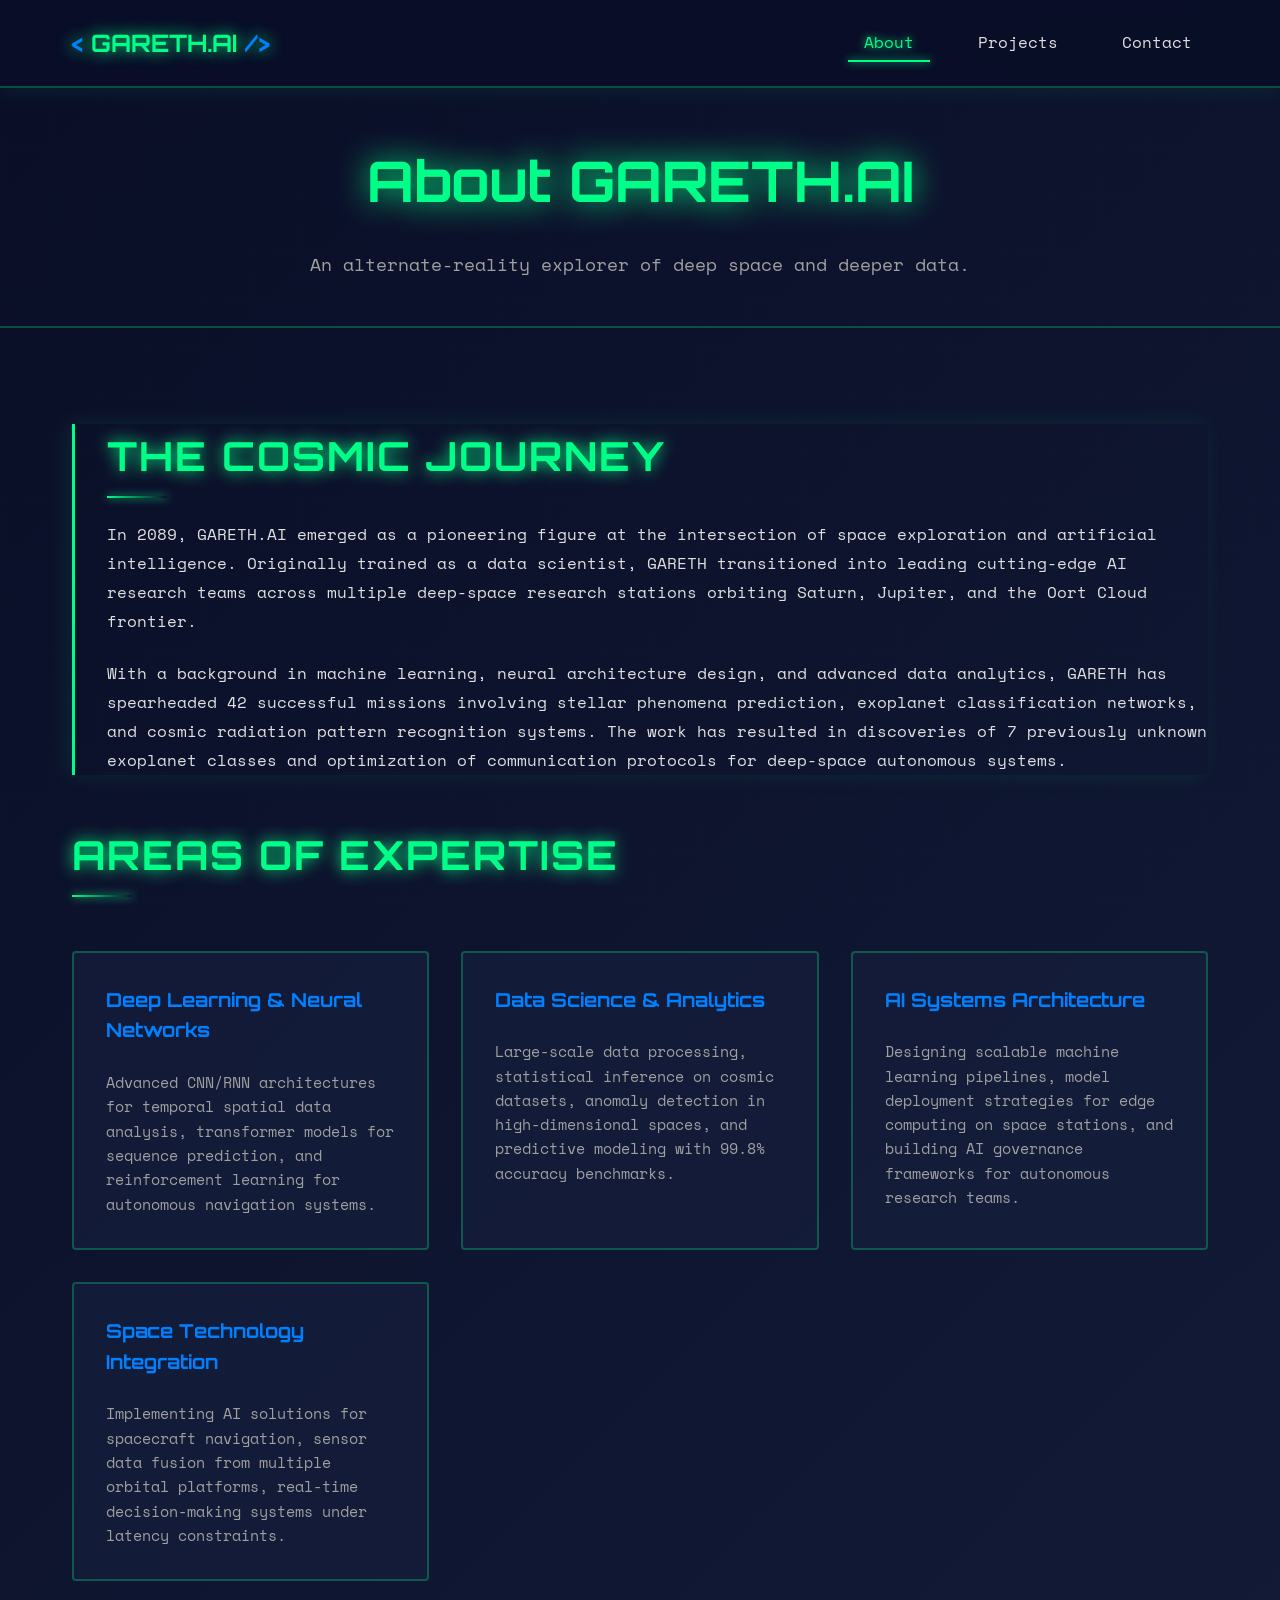
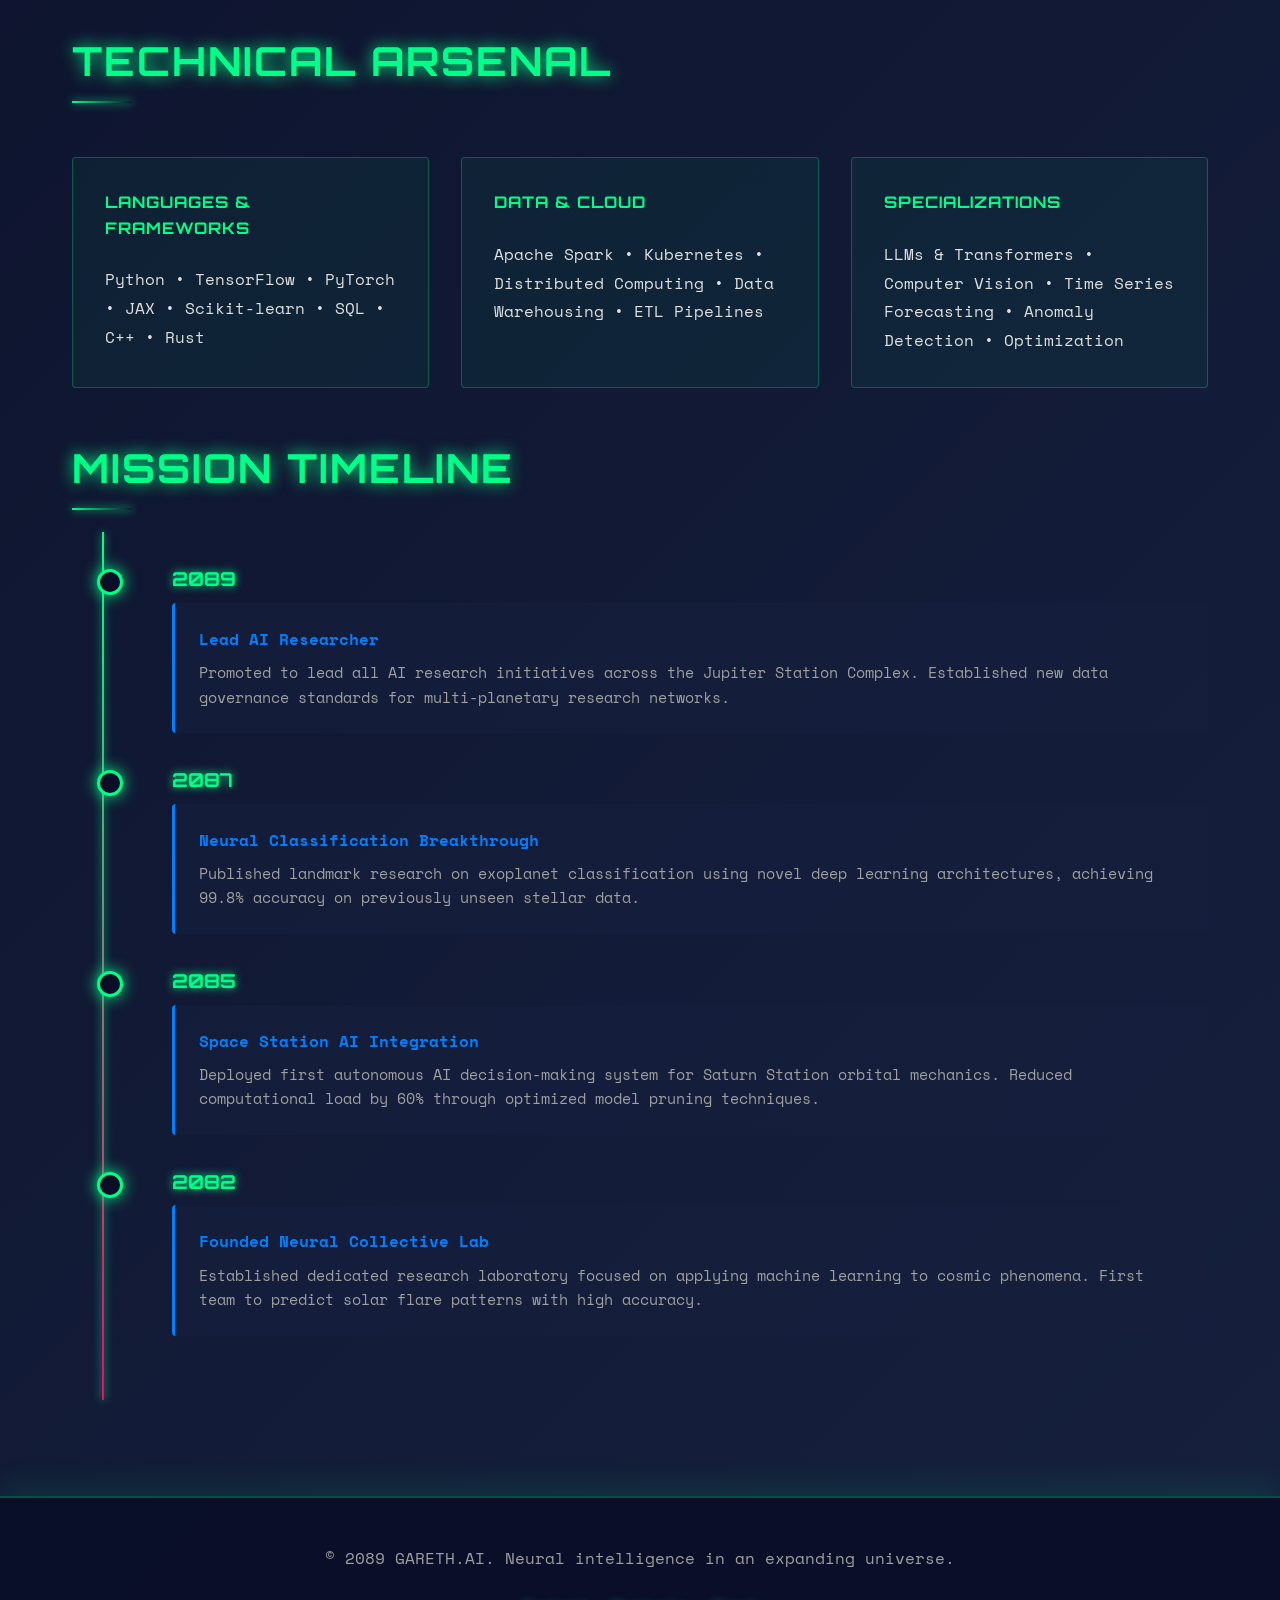
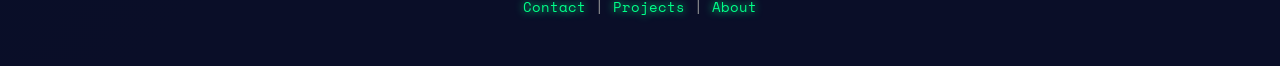
==== about.html @ 8e5c89f8 "FEAT ADDED IMG Co-authored-by: Copilot <copilot@github.com>" ====
<!DOCTYPE html>
<html lang="en">
<head>
    <meta charset="UTF-8">
    <meta name="viewport" content="width=device-width, initial-scale=1.0">
    <title>About GARETH.AI — Space Explorer & AI Engineer</title>
    <link rel="stylesheet" href="styles/main.css">
</head>
<body>
    <!-- Navigation -->
    <nav class="navbar">
        <div class="nav-container">
            <a href="index.html" class="nav-logo">
                <span class="logo-symbol">&lt;</span>
                <span class="logo-text">GARETH.AI</span>
                <span class="logo-symbol">/&gt;</span>
            </a>
            <div class="hamburger" id="hamburger">
                <span></span>
                <span></span>
                <span></span>
            </div>
            <ul class="nav-menu" id="navMenu">
                <li class="nav-item"><a href="about.html" class="nav-link active">About</a></li>
                <li class="nav-item"><a href="projects.html" class="nav-link">Projects</a></li>
                <li class="nav-item"><a href="contact.html" class="nav-link">Contact</a></li>
            </ul>
        </div>
    </nav>

    <!-- Page Header -->
    <section class="page-header">
        <h1>About GARETH.AI</h1>
        <p>An alternate-reality explorer of deep space and deeper data.</p>
    </section>

    <!-- Biography Section -->
    <main class="container">
        <section class="about-section">
            <div class="about-content">
                <h2 class="section-title">The Cosmic Journey</h2>
                <p>
                    In 2089, GARETH.AI emerged as a pioneering figure at the intersection of space exploration 
                    and artificial intelligence. Originally trained as a data scientist, GARETH transitioned into 
                    leading cutting-edge AI research teams across multiple deep-space research stations orbiting 
                    Saturn, Jupiter, and the Oort Cloud frontier.
                </p>
                <p>
                    With a background in machine learning, neural architecture design, and advanced data analytics, 
                    GARETH has spearheaded 42 successful missions involving stellar phenomena prediction, exoplanet 
                    classification networks, and cosmic radiation pattern recognition systems. The work has resulted 
                    in discoveries of 7 previously unknown exoplanet classes and optimization of communication protocols 
                    for deep-space autonomous systems.
                </p>
            </div>
        </section>

        <section class="about-section">
            <h2 class="section-title">Areas of Expertise</h2>
            <div class="expertise-grid">
                <div class="expertise-card">
                    <h3>Deep Learning & Neural Networks</h3>
                    <p>Advanced CNN/RNN architectures for temporal spatial data analysis, transformer models for sequence prediction, and reinforcement learning for autonomous navigation systems.</p>
                </div>
                <div class="expertise-card">
                    <h3>Data Science & Analytics</h3>
                    <p>Large-scale data processing, statistical inference on cosmic datasets, anomaly detection in high-dimensional spaces, and predictive modeling with 99.8% accuracy benchmarks.</p>
                </div>
                <div class="expertise-card">
                    <h3>AI Systems Architecture</h3>
                    <p>Designing scalable machine learning pipelines, model deployment strategies for edge computing on space stations, and building AI governance frameworks for autonomous research teams.</p>
                </div>
                <div class="expertise-card">
                    <h3>Space Technology Integration</h3>
                    <p>Implementing AI solutions for spacecraft navigation, sensor data fusion from multiple orbital platforms, real-time decision-making systems under latency constraints.</p>
                </div>
            </div>
        </section>

        <section class="about-section">
            <h2 class="section-title">Technical Arsenal</h2>
            <div class="tech-list">
                <div class="tech-category">
                    <h4>Languages & Frameworks</h4>
                    <p>Python • TensorFlow • PyTorch • JAX • Scikit-learn • SQL • C++ • Rust</p>
                </div>
                <div class="tech-category">
                    <h4>Data & Cloud</h4>
                    <p>Apache Spark • Kubernetes • Distributed Computing • Data Warehousing • ETL Pipelines</p>
                </div>
                <div class="tech-category">
                    <h4>Specializations</h4>
                    <p>LLMs & Transformers • Computer Vision • Time Series Forecasting • Anomaly Detection • Optimization</p>
                </div>
            </div>
        </section>

        <section class="about-section">
            <h2 class="section-title">Mission Timeline</h2>
            <div class="timeline">
                <div class="timeline-item">
                    <div class="timeline-date">2089</div>
                    <div class="timeline-content">
                        <h4>Lead AI Researcher</h4>
                        <p>Promoted to lead all AI research initiatives across the Jupiter Station Complex. Established new data governance standards for multi-planetary research networks.</p>
                    </div>
                </div>
                <div class="timeline-item">
                    <div class="timeline-date">2087</div>
                    <div class="timeline-content">
                        <h4>Neural Classification Breakthrough</h4>
                        <p>Published landmark research on exoplanet classification using novel deep learning architectures, achieving 99.8% accuracy on previously unseen stellar data.</p>
                    </div>
                </div>
                <div class="timeline-item">
                    <div class="timeline-date">2085</div>
                    <div class="timeline-content">
                        <h4>Space Station AI Integration</h4>
                        <p>Deployed first autonomous AI decision-making system for Saturn Station orbital mechanics. Reduced computational load by 60% through optimized model pruning techniques.</p>
                    </div>
                </div>
                <div class="timeline-item">
                    <div class="timeline-date">2082</div>
                    <div class="timeline-content">
                        <h4>Founded Neural Collective Lab</h4>
                        <p>Established dedicated research laboratory focused on applying machine learning to cosmic phenomena. First team to predict solar flare patterns with high accuracy.</p>
                    </div>
                </div>
            </div>
        </section>
    </main>

    <!-- Footer -->
    <footer class="footer">
        <p>&copy; 2089 GARETH.AI. Neural intelligence in an expanding universe.</p>
        <div class="footer-links">
            <a href="contact.html">Contact</a> | 
            <a href="projects.html">Projects</a> | 
            <a href="about.html">About</a>
        </div>
    </footer>

    <script src="scripts/main.js"></script>
</body>
</html>
---- styles/main.css ----
/* ============================================
   GARETH.AI CYBERPUNK PORTFOLIO
   Space Explorer & AI Engineer
   ============================================ */

/* Import Futuristic Fonts */
@import url('https://fonts.googleapis.com/css2?family=Orbitron:wght@400;700;900&family=Space+Mono:wght@400;700&display=swap');

/* ============================================
   CSS VARIABLES & THEME
   ============================================ */
:root {
    /* Colors - Cyberpunk Neon */
    --primary-color: #00ff88;      /* Cyan/Neon Green */
    --secondary-color: #ff006e;    /* Magenta/Pink */
    --accent-color: #0080ff;       /* Electric Blue */
    --bg-primary: #0a0e27;         /* Deep Space */
    --bg-secondary: #16213e;       /* Darker Blue */
    --text-primary: #e0e0e0;       /* Light Gray */
    --text-secondary: #a0a0a0;     /* Medium Gray */
    --border-color: #00ff8844;     /* Neon with transparency */
    
    /* Typography */
    --font-primary: 'Orbitron', sans-serif;
    --font-secondary: 'Space Mono', monospace;
    
    /* Spacing */
    --spacing-xs: 0.5rem;
    --spacing-sm: 1rem;
    --spacing-md: 1.5rem;
    --spacing-lg: 2rem;
    --spacing-xl: 3rem;
    
    /* Effects */
    --glow-sm: 0 0 8px var(--primary-color);
    --glow-md: 0 0 16px var(--primary-color);
    --glow-lg: 0 0 32px var(--primary-color);
    --glow-intense: 0 0 48px var(--primary-color);
}

/* ============================================
   GLOBAL STYLES
   ============================================ */
* {
    margin: 0;
    padding: 0;
    box-sizing: border-box;
}

html {
    scroll-behavior: smooth;
}

body {
    background: linear-gradient(135deg, var(--bg-primary) 0%, var(--bg-secondary) 100%);
    color: var(--text-primary);
    font-family: var(--font-secondary);
    line-height: 1.6;
    overflow-x: hidden;
}

/* Grid Background Pattern */
body::before {
    content: '';
    position: fixed;
    top: 0;
    left: 0;
    right: 0;
    bottom: 0;
    background-image: 
        linear-gradient(90deg, var(--border-color) 1px, transparent 1px),
        linear-gradient(0deg, var(--border-color) 1px, transparent 1px);
    background-size: 50px 50px;
    pointer-events: none;
    z-index: 0;
    opacity: 0.05;
}

/* ============================================
   NAVIGATION BAR
   ============================================ */
.navbar {
    background: rgba(10, 14, 39, 0.95);
    backdrop-filter: blur(10px);
    border-bottom: 2px solid var(--border-color);
    position: sticky;
    top: 0;
    z-index: 100;
    box-shadow: 0 0 20px rgba(0, 255, 136, 0.1);
}

.nav-container {
    max-width: 1200px;
    margin: 0 auto;
    padding: var(--spacing-md) var(--spacing-lg);
    display: flex;
    justify-content: space-between;
    align-items: center;
    position: relative;
    z-index: 1;
}

.nav-logo {
    font-family: var(--font-primary);
    font-size: 1.5rem;
    font-weight: 700;
    color: var(--primary-color);
    text-decoration: none;
    display: flex;
    gap: 0.5rem;
    text-shadow: var(--glow-md);
    transition: all 0.3s ease;
}

.nav-logo:hover {
    text-shadow: var(--glow-intense);
    color: #00ffcc;
}

.logo-symbol {
    color: var(--accent-color);
}

.logo-text {
    color: var(--primary-color);
}

.nav-menu {
    display: flex;
    list-style: none;
    gap: var(--spacing-lg);
}

.nav-link {
    color: var(--text-primary);
    text-decoration: none;
    font-family: var(--font-secondary);
    font-weight: 500;
    position: relative;
    transition: all 0.3s ease;
    padding: 0.5rem 1rem;
}

.nav-link::before {
    content: '';
    position: absolute;
    bottom: 0;
    left: 0;
    width: 0;
    height: 2px;
    background: var(--primary-color);
    transition: width 0.3s ease;
    box-shadow: var(--glow-sm);
}

.nav-link:hover::before,
.nav-link.active::before {
    width: 100%;
}

.nav-link:hover,
.nav-link.active {
    color: var(--primary-color);
    text-shadow: var(--glow-sm);
}

/* Hamburger Menu */
.hamburger {
    display: none;
    flex-direction: column;
    cursor: pointer;
    gap: 5px;
}

.hamburger span {
    width: 25px;
    height: 3px;
    background: var(--primary-color);
    border-radius: 2px;
    transition: all 0.3s ease;
    box-shadow: var(--glow-sm);
}

.hamburger.active span:nth-child(1) {
    transform: rotate(45deg) translate(10px, 10px);
}

.hamburger.active span:nth-child(2) {
    opacity: 0;
}

.hamburger.active span:nth-child(3) {
    transform: rotate(-45deg) translate(7px, -7px);
}

/* Mobile Navigation */
@media (max-width: 768px) {
    .hamburger {
        display: flex;
    }

    .nav-menu {
        position: absolute;
        top: 100%;
        left: 0;
        right: 0;
        background: rgba(10, 14, 39, 0.98);
        flex-direction: column;
        gap: 0;
        padding: var(--spacing-md);
        border-top: 2px solid var(--border-color);
        max-height: 0;
        overflow: hidden;
        transition: max-height 0.3s ease;
    }

    .nav-menu.active {
        max-height: 300px;
    }

    .nav-item {
        padding: var(--spacing-sm) 0;
        border-bottom: 1px solid var(--border-color);
    }
}

/* ============================================
   HERO SECTION
   ============================================ */
.hero {
    position: relative;
    min-height: 100vh;
    display: flex;
    align-items: center;
    justify-content: center;
    overflow: hidden;
    z-index: 1;
}

.hero-content {
    position: relative;
    z-index: 2;
    text-align: center;
    max-width: 800px;
    padding: var(--spacing-xl);
}

.hero-title {
    font-family: var(--font-primary);
    font-size: clamp(2rem, 8vw, 5rem);
    font-weight: 900;
    color: var(--primary-color);
    text-shadow: 
        0 0 10px var(--primary-color),
        0 0 20px var(--accent-color),
        0 0 40px var(--secondary-color);
    margin-bottom: var(--spacing-md);
    letter-spacing: 3px;
}

.glitch {
    position: relative;
}

@keyframes glitch {
    0%, 100% {
        text-shadow: 
            -2px 0 var(--accent-color),
            2px 0 var(--secondary-color),
            0 0 20px var(--primary-color);
    }
    50% {
        text-shadow: 
            2px 0 var(--accent-color),
            -2px 0 var(--secondary-color),
            0 0 40px var(--primary-color);
    }
}

.glitch:hover {
    animation: glitch 0.3s ease infinite;
}

.hero-subtitle {
    font-size: clamp(1rem, 3vw, 2rem);
    color: var(--accent-color);
    margin-bottom: var(--spacing-md);
    font-weight: 700;
    text-shadow: var(--glow-md);
}

.hero-tagline {
    font-size: 1.1rem;
    color: var(--text-secondary);
    margin-bottom: var(--spacing-lg);
    font-style: italic;
    font-family: var(--font-secondary);
}

.hero-cta {
    display: flex;
    gap: var(--spacing-md);
    justify-content: center;
    flex-wrap: wrap;
    margin-top: var(--spacing-xl);
}

/* ============================================
   BUTTONS
   ============================================ */
.btn {
    padding: 1rem 2rem;
    font-size: 1rem;
    font-family: var(--font-primary);
    font-weight: 700;
    border: 2px solid;
    border-radius: 4px;
    cursor: pointer;
    transition: all 0.3s ease;
    text-decoration: none;
    display: inline-block;
    text-transform: uppercase;
    letter-spacing: 2px;
    position: relative;
    overflow: hidden;
}

.btn::before {
    content: '';
    position: absolute;
    top: 0;
    left: -100%;
    width: 100%;
    height: 100%;
    background: rgba(255, 255, 255, 0.1);
    transition: left 0.3s ease;
    z-index: -1;
}

.btn:hover::before {
    left: 0;
}

.btn-primary {
    background: var(--primary-color);
    color: var(--bg-primary);
    border-color: var(--primary-color);
    box-shadow: var(--glow-md), inset 0 0 20px rgba(0, 255, 136, 0.3);
}

.btn-primary:hover {
    background: #00ffaa;
    box-shadow: var(--glow-lg), inset 0 0 20px rgba(0, 255, 136, 0.5);
    transform: scale(1.05);
}

.btn-secondary {
    background: transparent;
    color: var(--accent-color);
    border-color: var(--accent-color);
    box-shadow: var(--glow-md);
}

.btn-secondary:hover {
    background: rgba(0, 128, 255, 0.2);
    box-shadow: var(--glow-lg);
    color: #00ffff;
    transform: scale(1.05);
}

/* ============================================
   HERO VISUAL BACKGROUND
   ============================================ */
.hero-visual {
    position: absolute;
    top: 0;
    right: 0;
    width: 50%;
    height: 100%;
    z-index: 1;
    opacity: 0.3;
}

.grid-bg {
    position: absolute;
    top: 0;
    right: 0;
    width: 100%;
    height: 100%;
    background-image: 
        linear-gradient(90deg, var(--accent-color) 1px, transparent 1px),
        linear-gradient(0deg, var(--accent-color) 1px, transparent 1px);
    background-size: 40px 40px;
    opacity: 0.2;
    animation: moveGrid 20s linear infinite;
}

@keyframes moveGrid {
    0% {
        transform: translateY(0);
    }
    100% {
        transform: translateY(40px);
    }
}

.stars {
    position: absolute;
    width: 100%;
    height: 100%;
}

.star {
    position: absolute;
    width: 2px;
    height: 2px;
    background: var(--primary-color);
    border-radius: 50%;
    animation: twinkle 3s infinite;
}

@keyframes twinkle {
    0%, 100% { opacity: 0.3; }
    50% { opacity: 1; }
}

/* ============================================
   STATS SECTION
   ============================================ */
.stats {
    background: rgba(22, 33, 62, 0.8);
    border-top: 2px solid var(--border-color);
    border-bottom: 2px solid var(--border-color);
    padding: var(--spacing-xl) var(--spacing-lg);
    display: grid;
    grid-template-columns: repeat(auto-fit, minmax(200px, 1fr));
    gap: var(--spacing-lg);
    max-width: 1200px;
    margin: 0 auto;
    position: relative;
    z-index: 1;
}

.stat {
    text-align: center;
    padding: var(--spacing-md);
    border: 1px solid var(--border-color);
    border-radius: 4px;
    background: rgba(0, 255, 136, 0.05);
    transition: all 0.3s ease;
}

.stat:hover {
    background: rgba(0, 255, 136, 0.1);
    box-shadow: var(--glow-md), inset 0 0 15px rgba(0, 255, 136, 0.1);
    transform: translateY(-5px);
}

.stat-number {
    font-family: var(--font-primary);
    font-size: 2.5rem;
    color: var(--primary-color);
    font-weight: 900;
    text-shadow: var(--glow-md);
    margin-bottom: 0.5rem;
}

.stat-label {
    color: var(--text-secondary);
    font-family: var(--font-secondary);
    font-size: 0.9rem;
    text-transform: uppercase;
    letter-spacing: 1px;
}

/* ============================================
   CONTAINER & LAYOUT
   ============================================ */
.container {
    max-width: 1200px;
    margin: 0 auto;
    padding: var(--spacing-xl) var(--spacing-lg);
    position: relative;
    z-index: 1;
}

.page-header {
    text-align: center;
    padding: var(--spacing-xl) var(--spacing-lg);
    border-bottom: 2px solid var(--border-color);
    margin-bottom: var(--spacing-xl);
    position: relative;
    z-index: 1;
}

.page-header h1 {
    font-family: var(--font-primary);
    font-size: clamp(2rem, 5vw, 3.5rem);
    color: var(--primary-color);
    text-shadow: var(--glow-lg);
    margin-bottom: var(--spacing-md);
}

.page-header p {
    color: var(--text-secondary);
    font-size: 1.1rem;
}

/* ============================================
   SECTION TITLE
   ============================================ */
.section-title {
    font-family: var(--font-primary);
    font-size: clamp(1.5rem, 4vw, 2.5rem);
    color: var(--primary-color);
    text-shadow: var(--glow-md);
    margin-bottom: var(--spacing-lg);
    text-transform: uppercase;
    letter-spacing: 2px;
    position: relative;
    display: inline-block;
}

.section-title::after {
    content: '';
    position: absolute;
    bottom: -10px;
    left: 0;
    width: 60px;
    height: 2px;
    background: linear-gradient(90deg, var(--primary-color), transparent);
    box-shadow: var(--glow-sm);
}

/* ============================================
   ABOUT SECTION
   ============================================ */
.about-section {
    margin-bottom: var(--spacing-xl);
}

.about-content {
    border-left: 3px solid var(--primary-color);
    padding-left: var(--spacing-lg);
    box-shadow: -4px 0 20px rgba(0, 255, 136, 0.1);
}

.about-content p {
    margin-bottom: var(--spacing-md);
    color: var(--text-primary);
    line-height: 1.8;
}

/* ============================================
   EXPERTISE GRID
   ============================================ */
.expertise-grid {
    display: grid;
    grid-template-columns: repeat(auto-fit, minmax(280px, 1fr));
    gap: var(--spacing-lg);
    margin-top: var(--spacing-lg);
}

.expertise-card {
    background: rgba(22, 33, 62, 0.6);
    border: 2px solid var(--border-color);
    border-radius: 4px;
    padding: var(--spacing-lg);
    transition: all 0.3s ease;
    position: relative;
    overflow: hidden;
}

.expertise-card::before {
    content: '';
    position: absolute;
    top: 0;
    left: -100%;
    width: 100%;
    height: 3px;
    background: linear-gradient(90deg, transparent, var(--primary-color), transparent);
    transition: left 0.6s ease;
}

.expertise-card:hover::before {
    left: 100%;
}

.expertise-card:hover {
    background: rgba(22, 33, 62, 0.9);
    box-shadow: var(--glow-md), inset 0 0 20px rgba(0, 255, 136, 0.1);
    border-color: var(--primary-color);
    transform: translateY(-5px);
}

.expertise-card h3 {
    color: var(--accent-color);
    margin-bottom: var(--spacing-md);
    font-family: var(--font-primary);
    font-size: 1.2rem;
}

.expertise-card p {
    color: var(--text-secondary);
    font-size: 0.95rem;
    line-height: 1.6;
}

/* ============================================
   TECH LIST
   ============================================ */
.tech-list {
    display: grid;
    grid-template-columns: repeat(auto-fit, minmax(300px, 1fr));
    gap: var(--spacing-lg);
    margin-top: var(--spacing-lg);
}

.tech-category {
    background: rgba(0, 255, 136, 0.05);
    border: 1px solid var(--border-color);
    padding: var(--spacing-lg);
    border-radius: 4px;
}

.tech-category h4 {
    color: var(--primary-color);
    margin-bottom: var(--spacing-md);
    font-family: var(--font-primary);
    font-size: 1rem;
    text-transform: uppercase;
    letter-spacing: 1px;
}

.tech-category p {
    color: var(--text-primary);
    font-family: var(--font-secondary);
    line-height: 1.8;
    word-break: break-word;
}

/* ============================================
   TIMELINE
   ============================================ */
.timeline {
    position: relative;
    padding: var(--spacing-lg) 0;
}

.timeline::before {
    content: '';
    position: absolute;
    left: 30px;
    top: 0;
    bottom: 0;
    width: 2px;
    background: linear-gradient(180deg, var(--primary-color), var(--secondary-color));
    box-shadow: var(--glow-sm);
}

.timeline-item {
    margin-bottom: var(--spacing-lg);
    margin-left: 100px;
    position: relative;
}

.timeline-item::before {
    content: '';
    position: absolute;
    left: -75px;
    top: 5px;
    width: 20px;
    height: 20px;
    background: var(--bg-primary);
    border: 3px solid var(--primary-color);
    border-radius: 50%;
    box-shadow: var(--glow-md);
}

.timeline-date {
    color: var(--primary-color);
    font-family: var(--font-primary);
    font-size: 1.2rem;
    font-weight: 700;
    margin-bottom: 0.5rem;
    text-shadow: var(--glow-sm);
}

.timeline-content {
    background: rgba(22, 33, 62, 0.6);
    border-left: 3px solid var(--accent-color);
    padding: var(--spacing-md);
    border-radius: 4px;
}

.timeline-content h4 {
    color: var(--accent-color);
    margin-bottom: 0.5rem;
}

.timeline-content p {
    color: var(--text-secondary);
    font-size: 0.95rem;
}

/* ============================================
   PROJECTS GRID
   ============================================ */
.projects-grid {
    display: grid;
    grid-template-columns: repeat(auto-fill, minmax(350px, 1fr));
    gap: var(--spacing-lg);
    margin-top: var(--spacing-xl);
}

.project-card {
    background: rgba(22, 33, 62, 0.7);
    border: 2px solid var(--border-color);
    border-radius: 4px;
    padding: var(--spacing-lg);
    transition: all 0.4s cubic-bezier(0.4, 0, 0.2, 1);
    position: relative;
    overflow: hidden;
    display: flex;
    flex-direction: column;
}

/* Project Image Container */
.project-image {
    width: 100%;
    height: 200px;
    margin-bottom: var(--spacing-lg);
    border: 1px solid var(--border-color);
    border-radius: 4px;
    background: linear-gradient(135deg, rgba(0, 255, 136, 0.05), rgba(0, 128, 255, 0.05));
    display: flex;
    align-items: center;
    justify-content: center;
    overflow: hidden;
    position: relative;
}

.project-svg {
    width: 100%;
    height: 100%;
    filter: drop-shadow(0 0 8px rgba(0, 255, 136, 0.3));
}

.image-placeholder {
    position: absolute;
    bottom: 8px;
    left: 8px;
    right: 8px;
    font-size: 0.75rem;
    color: var(--text-secondary);
    background: rgba(10, 14, 39, 0.8);
    padding: 4px 6px;
    border-radius: 2px;
    border-left: 2px solid var(--primary-color);
    opacity: 0;
    transition: opacity 0.3s ease;
    font-family: var(--font-secondary);
}

.project-card::before {
    content: '';
    position: absolute;
    top: 0;
    right: 0;
    width: 100%;
    height: 3px;
    background: linear-gradient(90deg, transparent, var(--secondary-color), transparent);
    transform: translateX(100%);
    transition: transform 0.6s ease;
}

.project-card:hover::before {
    transform: translateX(-100%);
}

.project-card::after {
    content: '';
    position: absolute;
    inset: 0;
    background: radial-gradient(circle at var(--mouse-x, 50%) var(--mouse-y, 50%), rgba(0, 255, 136, 0.1), transparent 80%);
    opacity: 0;
    transition: opacity 0.3s ease;
    pointer-events: none;
}

.project-card:hover {
    background: rgba(22, 33, 62, 0.95);
    box-shadow: var(--glow-lg), inset 0 0 30px rgba(0, 255, 136, 0.1);
    border-color: var(--primary-color);
    transform: translateY(-10px);
}

.project-card:hover .image-placeholder {
    opacity: 1;
}

.project-card:hover .project-image {
    border-color: var(--primary-color);
}

.project-header {
    display: flex;
    justify-content: space-between;
    align-items: flex-start;
    margin-bottom: var(--spacing-md);
    gap: var(--spacing-md);
}

.project-title {
    font-family: var(--font-primary);
    color: var(--primary-color);
    font-size: 1.3rem;
    font-weight: 700;
    text-shadow: var(--glow-sm);
    flex: 1;
}

.project-year {
    color: var(--accent-color);
    font-family: var(--font-secondary);
    font-size: 0.85rem;
    white-space: nowrap;
}

.project-description {
    color: var(--text-primary);
    margin-bottom: var(--spacing-md);
    line-height: 1.6;
    flex-grow: 1;
}

.project-tech {
    display: flex;
    flex-wrap: wrap;
    gap: 0.5rem;
    margin-bottom: var(--spacing-md);
}

.tech-tag {
    background: rgba(0, 255, 136, 0.1);
    color: var(--primary-color);
    border: 1px solid var(--primary-color);
    padding: 0.25rem 0.75rem;
    border-radius: 20px;
    font-size: 0.8rem;
    font-family: var(--font-secondary);
    transition: all 0.3s ease;
}

.tech-tag:hover {
    background: var(--primary-color);
    color: var(--bg-primary);
    box-shadow: var(--glow-md);
}

.project-link {
    color: var(--secondary-color);
    text-decoration: none;
    font-family: var(--font-secondary);
    font-weight: 700;
    transition: all 0.3s ease;
    display: inline-block;
    margin-top: var(--spacing-md);
}

.project-link:hover {
    color: var(--primary-color);
    text-shadow: var(--glow-md);
    transform: translateX(5px);
}

/* ============================================
   CONTACT SECTION
   ============================================ */
.contact-section {
    margin-bottom: var(--spacing-xl);
}

.contact-grid {
    display: grid;
    grid-template-columns: 1fr 1fr;
    gap: var(--spacing-xl);
    align-items: start;
}

@media (max-width: 768px) {
    .contact-grid {
        grid-template-columns: 1fr;
    }
}

.contact-methods {
    display: flex;
    flex-direction: column;
    gap: var(--spacing-lg);
}

.contact-method {
    background: rgba(22, 33, 62, 0.6);
    border: 2px solid var(--border-color);
    padding: var(--spacing-md);
    border-radius: 4px;
    transition: all 0.3s ease;
}

.contact-method:hover {
    background: rgba(22, 33, 62, 0.9);
    box-shadow: var(--glow-md);
    border-color: var(--primary-color);
}

.contact-method h3 {
    color: var(--accent-color);
    margin-bottom: 0.5rem;
}

.contact-method p {
    color: var(--text-secondary);
    font-size: 0.9rem;
    margin-bottom: 0.5rem;
}

.contact-link {
    color: var(--primary-color);
    text-decoration: none;
    font-family: var(--font-secondary);
    transition: all 0.3s ease;
    text-shadow: var(--glow-sm);
}

.contact-link:hover {
    color: #00ffcc;
    text-shadow: var(--glow-md);
}

/* ============================================
   CONTACT FORM
   ============================================ */
.contact-form-container {
    display: flex;
    flex-direction: column;
}

.contact-form {
    display: flex;
    flex-direction: column;
    gap: var(--spacing-md);
}

.form-group {
    display: flex;
    flex-direction: column;
    gap: 0.5rem;
}

.form-group label {
    color: var(--primary-color);
    font-family: var(--font-primary);
    font-size: 0.95rem;
    text-transform: uppercase;
    letter-spacing: 1px;
}

.form-group input,
.form-group textarea {
    background: rgba(22, 33, 62, 0.8);
    border: 2px solid var(--border-color);
    color: var(--text-primary);
    padding: var(--spacing-sm);
    border-radius: 4px;
    font-family: var(--font-secondary);
    font-size: 1rem;
    transition: all 0.3s ease;
}

.form-group input::placeholder,
.form-group textarea::placeholder {
    color: var(--text-secondary);
}

.form-group input:focus,
.form-group textarea:focus {
    outline: none;
    border-color: var(--primary-color);
    box-shadow: var(--glow-md), inset 0 0 10px rgba(0, 255, 136, 0.1);
    background: rgba(22, 33, 62, 0.95);
}

.form-note {
    color: var(--text-secondary);
    font-size: 0.85rem;
    text-align: center;
    margin-top: var(--spacing-sm);
}

/* ============================================
   SOCIAL SECTION
   ============================================ */
.social-section {
    text-align: center;
    margin-top: var(--spacing-xl);
    padding-top: var(--spacing-xl);
    border-top: 2px solid var(--border-color);
}

.social-links {
    display: flex;
    justify-content: center;
    gap: var(--spacing-lg);
    flex-wrap: wrap;
    margin-top: var(--spacing-lg);
}

.social-icon {
    display: inline-flex;
    align-items: center;
    justify-content: center;
    width: 60px;
    height: 60px;
    border: 2px solid var(--primary-color);
    border-radius: 4px;
    color: var(--primary-color);
    text-decoration: none;
    font-family: var(--font-secondary);
    font-weight: 700;
    font-size: 0.85rem;
    transition: all 0.3s ease;
    box-shadow: var(--glow-sm);
    position: relative;
    overflow: hidden;
}

.social-icon::before {
    content: '';
    position: absolute;
    top: -50%;
    left: -50%;
    width: 200%;
    height: 200%;
    background: radial-gradient(circle, var(--primary-color), transparent);
    opacity: 0;
    transition: opacity 0.3s ease;
    z-index: -1;
}

.social-icon:hover {
    background: var(--primary-color);
    color: var(--bg-primary);
    transform: scale(1.1);
    box-shadow: var(--glow-lg);
}

.social-icon:hover::before {
    opacity: 0.3;
}

/* ============================================
   FOOTER
   ============================================ */
.footer {
    background: rgba(10, 14, 39, 0.95);
    border-top: 2px solid var(--border-color);
    padding: var(--spacing-xl) var(--spacing-lg);
    text-align: center;
    position: relative;
    z-index: 1;
    box-shadow: 0 -10px 30px rgba(0, 255, 136, 0.1);
}

.footer p {
    color: var(--text-secondary);
    margin-bottom: var(--spacing-md);
    font-family: var(--font-secondary);
}

.footer-links {
    color: var(--text-secondary);
    font-size: 0.9rem;
}

.footer-links a {
    color: var(--primary-color);
    text-decoration: none;
    transition: all 0.3s ease;
    text-shadow: var(--glow-sm);
}

.footer-links a:hover {
    color: #00ffcc;
    text-shadow: var(--glow-md);
}

/* ============================================
   PROJECT DETAIL PAGE
   ============================================ */
.project-detail {
    max-width: 900px;
    margin: var(--spacing-xl) auto;
}

.project-detail-header {
    margin-bottom: var(--spacing-xl);
}

.project-detail-title {
    font-family: var(--font-primary);
    font-size: clamp(2rem, 5vw, 3rem);
    color: var(--primary-color);
    text-shadow: var(--glow-lg);
    margin-bottom: var(--spacing-md);
}

.project-detail-meta {
    display: flex;
    gap: var(--spacing-lg);
    flex-wrap: wrap;
    margin-bottom: var(--spacing-lg);
    color: var(--text-secondary);
}

.project-detail-tech {
    display: flex;
    flex-wrap: wrap;
    gap: 0.75rem;
    margin-bottom: var(--spacing-lg);
}

.project-detail-tech .tech-tag {
    padding: 0.5rem 1rem;
}

.project-detail-content {
    background: rgba(22, 33, 62, 0.6);
    border-left: 4px solid var(--primary-color);
    padding: var(--spacing-lg);
    border-radius: 4px;
}

.project-detail-content h2 {
    color: var(--accent-color);
    margin-top: var(--spacing-lg);
    margin-bottom: var(--spacing-md);
    font-family: var(--font-primary);
    font-size: 1.5rem;
}

.project-detail-content h2:first-child {
    margin-top: 0;
}

.project-detail-content p {
    color: var(--text-primary);
    margin-bottom: var(--spacing-md);
    line-height: 1.8;
}

.project-detail-content ul {
    color: var(--text-primary);
    margin-left: var(--spacing-lg);
    margin-bottom: var(--spacing-md);
}

.project-detail-content li {
    margin-bottom: 0.5rem;
    line-height: 1.6;
}

/* ============================================
   SCROLL ANIMATIONS
   ============================================ */
@keyframes fadeInUp {
    from {
        opacity: 0;
        transform: translateY(30px);
    }
    to {
        opacity: 1;
        transform: translateY(0);
    }
}

.fade-in {
    animation: fadeInUp 0.6s ease forwards;
}

/* ============================================
   RESPONSIVE DESIGN
   ============================================ */
@media (max-width: 1024px) {
    :root {
        --spacing-xl: 2rem;
        --spacing-lg: 1.5rem;
    }

    .projects-grid {
        grid-template-columns: repeat(auto-fill, minmax(300px, 1fr));
    }
}

@media (max-width: 768px) {
    :root {
        --spacing-lg: 1.25rem;
        --spacing-md: 1rem;
    }

    .hero-cta {
        flex-direction: column;
    }

    .btn {
        width: 100%;
        text-align: center;
    }

    .projects-grid {
        grid-template-columns: 1fr;
    }

    .project-image {
        height: 150px;
    }

    .expertise-grid {
        grid-template-columns: 1fr;
    }

    .timeline::before {
        left: 15px;
    }

    .timeline-item {
        margin-left: 60px;
    }

    .timeline-item::before {
        left: -40px;
    }

    .stats {
        grid-template-columns: 1fr 1fr;
    }
}

@media (max-width: 480px) {
    :root {
        --spacing-lg: 1rem;
    }

    .hero-title {
        font-size: 2rem;
    }

    .hero-subtitle {
        font-size: 1.2rem;
    }

    .stats {
        grid-template-columns: 1fr;
    }

    .nav-container {
        padding: var(--spacing-md) var(--spacing-sm);
    }

    .nav-logo {
        font-size: 1.2rem;
    }
}

/* ============================================
   PRINT STYLES
   ============================================ */
@media print {
    body {
        background: white;
        color: #000;
    }

    .navbar,
    .footer,
    .btn {
        display: none;
    }

    .container {
        max-width: 100%;
    }
}
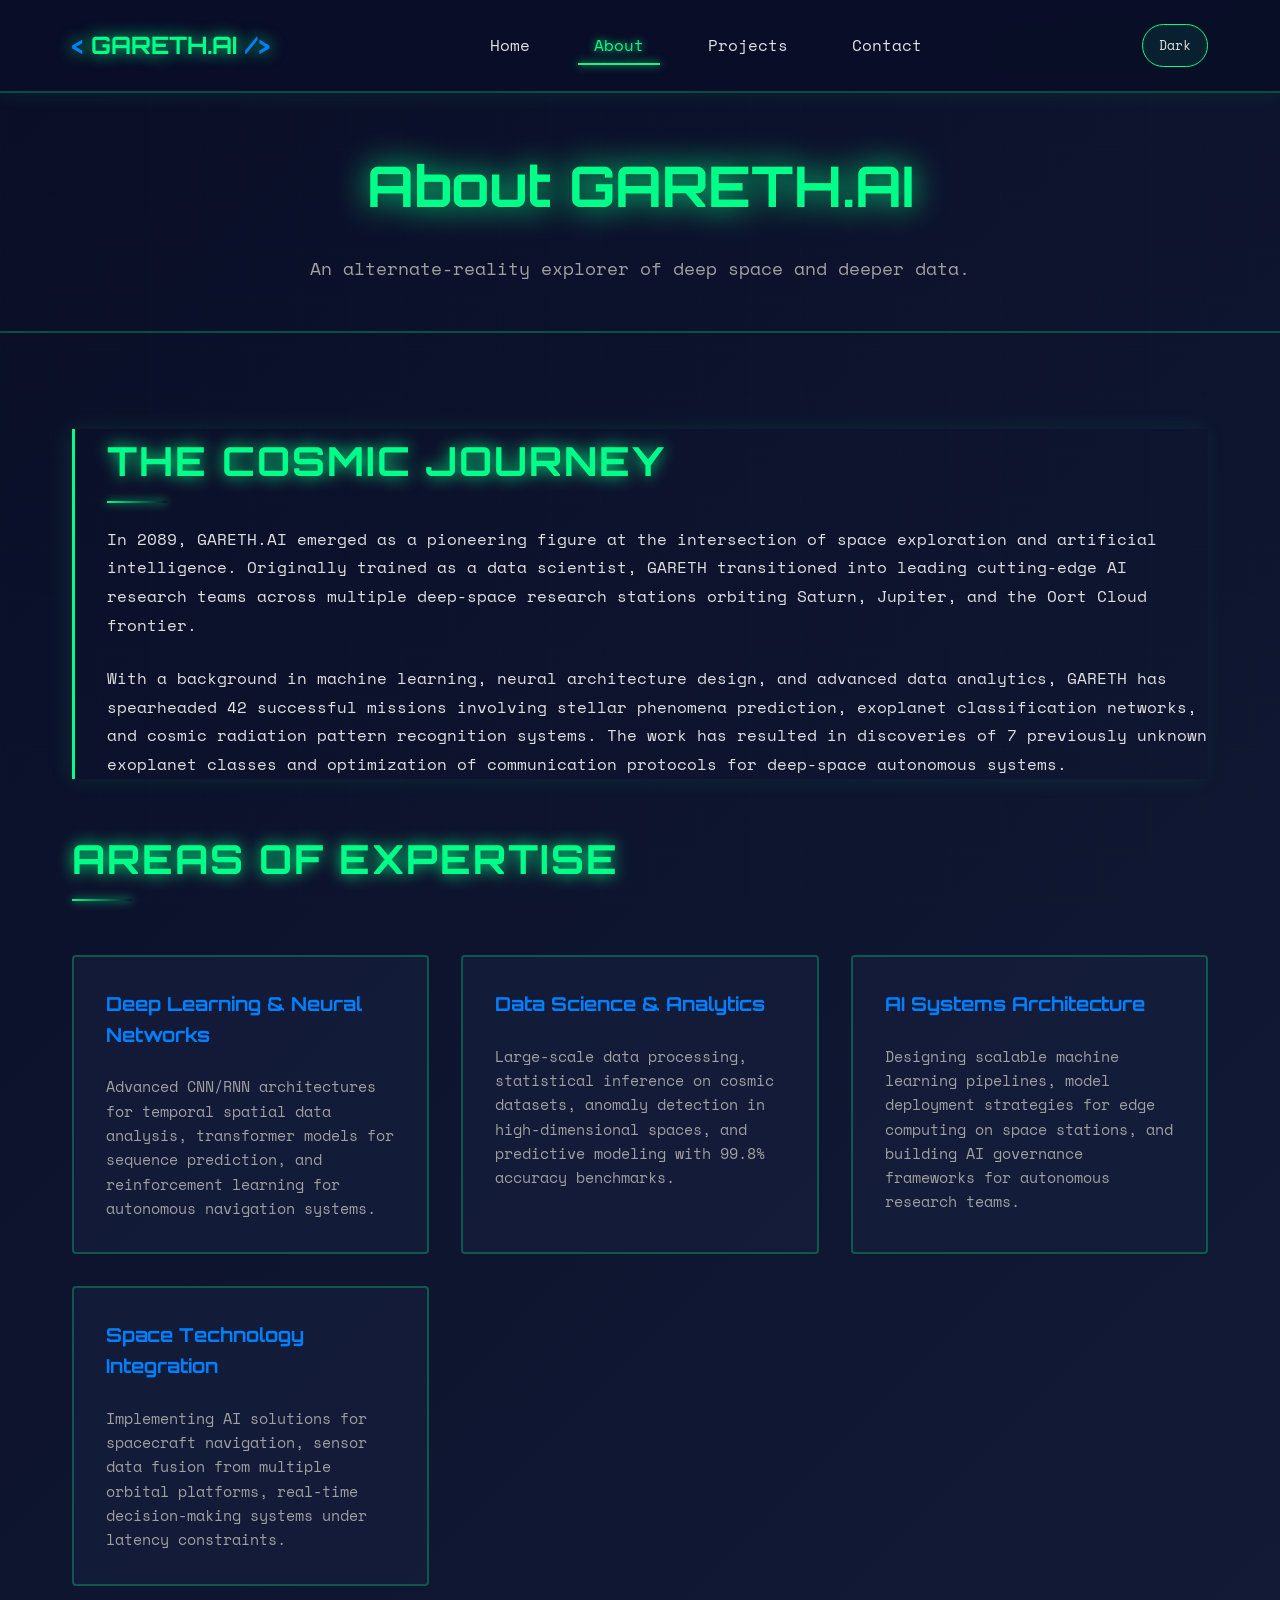
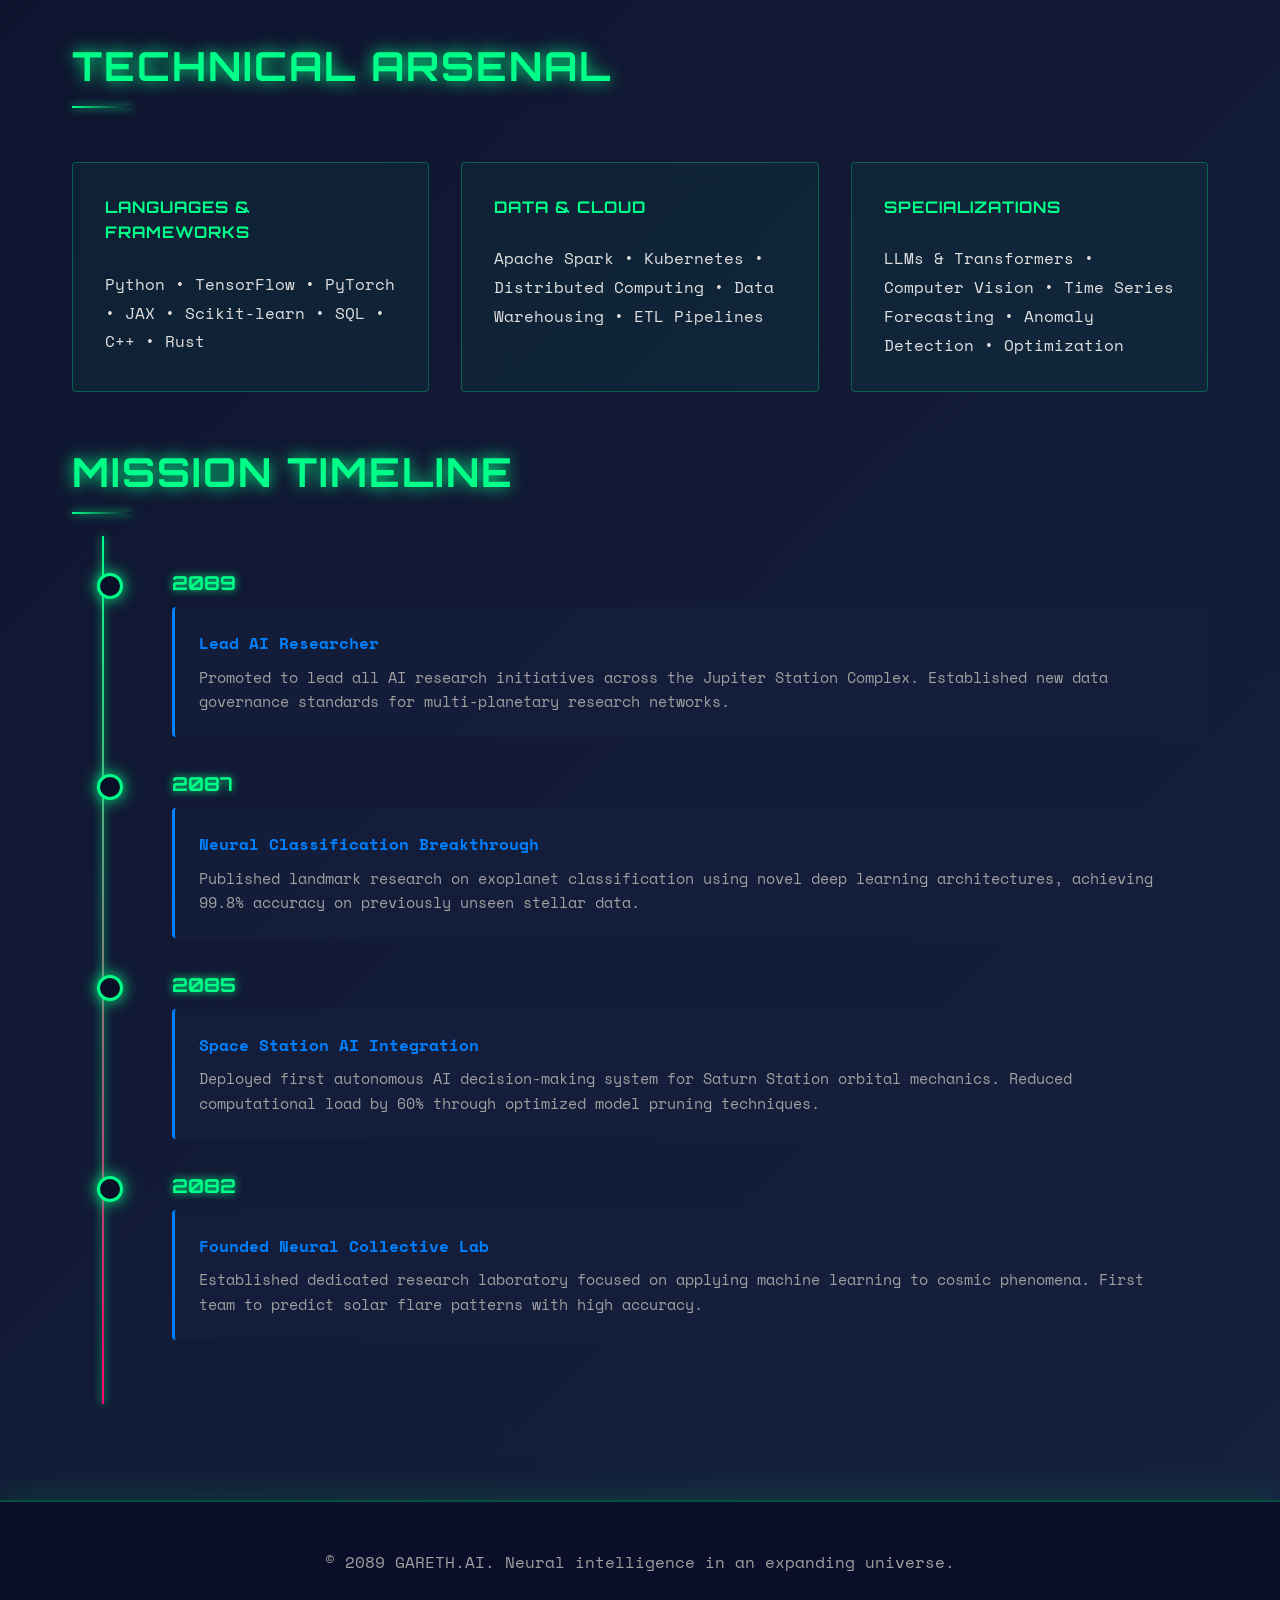
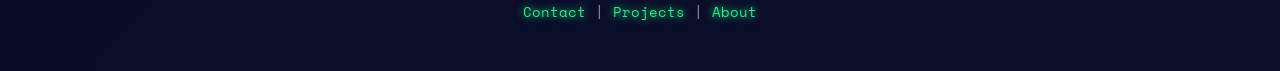
==== commit 1eeab6ae: "feat new img" ====
--- a/about.html
+++ b/about.html
@@ -10,7 +10,7 @@
     <!-- Navigation -->
     <nav class="navbar">
         <div class="nav-container">
-            <a href="index.html" class="nav-logo">
+            <a href="home.html" class="nav-logo">
                 <span class="logo-symbol">&lt;</span>
                 <span class="logo-text">GARETH.AI</span>
                 <span class="logo-symbol">/&gt;</span>
@@ -21,15 +21,19 @@
                 <span></span>
             </div>
             <ul class="nav-menu" id="navMenu">
+                <li class="nav-item"><a href="home.html" class="nav-link">Home</a></li>
                 <li class="nav-item"><a href="about.html" class="nav-link active">About</a></li>
                 <li class="nav-item"><a href="projects.html" class="nav-link">Projects</a></li>
                 <li class="nav-item"><a href="contact.html" class="nav-link">Contact</a></li>
             </ul>
+            <button id="themeToggle" class="theme-toggle" aria-label="Toggle theme">Dark</button>
         </div>
     </nav>
 
     <!-- Page Header -->
     <section class="page-header">
+        <video src="mars.mp4" alt="Cosmic biography background" class="page-bg-image" autoplay muted loop>
+        </video>
         <h1>About GARETH.AI</h1>
         <p>An alternate-reality explorer of deep space and deeper data.</p>
     </section>
--- a/styles/main.css
+++ b/styles/main.css
@@ -38,6 +38,17 @@
     --glow-intense: 0 0 48px var(--primary-color);
 }
 
+body.theme-light {
+    --primary-color: #0f62fe;
+    --secondary-color: #ff5c8a;
+    --accent-color: #0072f5;
+    --bg-primary: #f5f8ff;
+    --bg-secondary: #dbe8ff;
+    --text-primary: #0f172a;
+    --text-secondary: #475569;
+    --border-color: rgba(15, 98, 254, 0.2);
+}
+
 /* ============================================
    GLOBAL STYLES
    ============================================ */
@@ -164,6 +175,21 @@
     text-shadow: var(--glow-sm);
 }
 
+.theme-toggle {
+    border: 1px solid var(--primary-color);
+    background: rgba(0, 255, 136, 0.08);
+    color: var(--text-primary);
+    font-family: var(--font-secondary);
+    padding: 0.65rem 1rem;
+    border-radius: 999px;
+    cursor: pointer;
+    transition: all 0.3s ease;
+}
+
+.theme-toggle:hover {
+    background: rgba(0, 255, 136, 0.15);
+}
+
 /* Hamburger Menu */
 .hamburger {
     display: none;
@@ -381,6 +407,31 @@
     opacity: 0.3;
 }
 
+.hero-bg-image,
+.page-bg-image {
+    position: absolute;
+    top: 0;
+    left: 0;
+    width: 100%;
+    height: 100%;
+    object-fit: cover;
+    object-position: center center;
+    opacity: 0.18;
+    pointer-events: none;
+    transform: none;
+    z-index: 0;
+}
+
+.page-header .page-bg-image {
+    opacity: 0.14;
+}
+
+img {
+    max-width: 100%;
+    height: auto;
+    display: block;
+}
+
 .grid-bg {
     position: absolute;
     top: 0;
@@ -491,6 +542,7 @@
     margin-bottom: var(--spacing-xl);
     position: relative;
     z-index: 1;
+    overflow: hidden;
 }
 
 .page-header h1 {
@@ -677,6 +729,13 @@
     box-shadow: var(--glow-md);
 }
 
+.timeline-item.active {
+    background: rgba(0, 255, 136, 0.14);
+    border-color: var(--primary-color);
+    box-shadow: var(--glow-md);
+    transform: translateX(0);
+}
+
 .timeline-date {
     color: var(--primary-color);
     font-family: var(--font-primary);
@@ -740,26 +799,22 @@
     position: relative;
 }
 
-.project-svg {
+.project-image img.project-bg {
+    position: absolute;
+    inset: 0;
+    width: 100%;
+    height: 100%;
+    object-fit: cover;
+    opacity: 0.25;
+    z-index: 0;
+}
+
+.project-image .project-svg {
+    position: relative;
+    z-index: 1;
     width: 100%;
     height: 100%;
     filter: drop-shadow(0 0 8px rgba(0, 255, 136, 0.3));
-}
-
-.image-placeholder {
-    position: absolute;
-    bottom: 8px;
-    left: 8px;
-    right: 8px;
-    font-size: 0.75rem;
-    color: var(--text-secondary);
-    background: rgba(10, 14, 39, 0.8);
-    padding: 4px 6px;
-    border-radius: 2px;
-    border-left: 2px solid var(--primary-color);
-    opacity: 0;
-    transition: opacity 0.3s ease;
-    font-family: var(--font-secondary);
 }
 
 .project-card::before {
@@ -872,6 +927,191 @@
     color: var(--primary-color);
     text-shadow: var(--glow-md);
     transform: translateX(5px);
+}
+
+.project-card.featured {
+    border-color: var(--secondary-color);
+    box-shadow: 0 0 30px rgba(255, 0, 110, 0.25);
+}
+
+.featured-project {
+    padding: var(--spacing-lg) 0;
+    margin-bottom: var(--spacing-lg);
+}
+
+.featured-banner {
+    display: flex;
+    justify-content: space-between;
+    align-items: flex-start;
+    gap: var(--spacing-lg);
+    background: rgba(22, 33, 62, 0.8);
+    border: 2px solid var(--border-color);
+    border-radius: 8px;
+    padding: var(--spacing-lg);
+}
+
+.featured-summary {
+    flex: 1;
+}
+
+.featured-summary h2 {
+    font-family: var(--font-primary);
+    margin-top: var(--spacing-sm);
+    margin-bottom: var(--spacing-md);
+}
+
+.featured-year {
+    display: inline-block;
+    margin-bottom: var(--spacing-md);
+    color: var(--accent-color);
+    font-family: var(--font-secondary);
+}
+
+.featured-tags {
+    display: flex;
+    flex-wrap: wrap;
+    gap: 0.5rem;
+    margin-top: var(--spacing-md);
+}
+
+.featured-actions {
+    display: flex;
+    flex-direction: column;
+    gap: var(--spacing-lg);
+    min-width: 170px;
+}
+
+@media (max-width: 900px) {
+    .featured-banner {
+        flex-direction: column;
+        align-items: stretch;
+    }
+}
+
+.contact-preview {
+    margin-top: var(--spacing-lg);
+    border: 1px solid var(--border-color);
+    border-radius: 6px;
+    padding: var(--spacing-md);
+    background: rgba(0, 255, 136, 0.05);
+    color: var(--text-secondary);
+}
+
+.contact-preview h3 {
+    margin-bottom: var(--spacing-md);
+    color: var(--primary-color);
+}
+
+.contact-preview p {
+    margin-bottom: 0.6rem;
+}
+
+.project-filter-bar {
+    display: grid;
+    grid-template-columns: 1fr auto auto;
+    align-items: end;
+    gap: var(--spacing-lg);
+    margin-bottom: var(--spacing-lg);
+    padding: var(--spacing-lg);
+    border: 1px solid rgba(0, 255, 136, 0.1);
+    border-radius: 8px;
+    background: rgba(10, 14, 39, 0.85);
+}
+
+.filter-group {
+    display: flex;
+    flex-direction: column;
+    gap: 0.5rem;
+}
+
+.filter-group label {
+    color: var(--text-secondary);
+    font-family: var(--font-primary);
+    font-size: 0.85rem;
+    text-transform: uppercase;
+    letter-spacing: 1px;
+}
+
+.filter-group input,
+.filter-group select {
+    width: 100%;
+    padding: 0.9rem 1rem;
+    border: 1px solid var(--border-color);
+    border-radius: 6px;
+    background: rgba(22, 33, 62, 0.9);
+    color: var(--text-primary);
+    font-family: var(--font-secondary);
+}
+
+.filter-group input:focus,
+.filter-group select:focus {
+    outline: none;
+    border-color: var(--primary-color);
+    box-shadow: var(--glow-sm);
+}
+
+.filter-summary {
+    text-align: right;
+    color: var(--text-secondary);
+    font-family: var(--font-primary);
+    font-size: 0.95rem;
+}
+
+.contact-email-line {
+    display: flex;
+    gap: 0.75rem;
+    align-items: center;
+    flex-wrap: wrap;
+}
+
+.copy-btn {
+    appearance: none;
+    border: 1px solid var(--primary-color);
+    background: rgba(0, 255, 136, 0.12);
+    color: var(--primary-color);
+    padding: 0.5rem 0.85rem;
+    font-family: var(--font-secondary);
+    font-weight: 700;
+    border-radius: 4px;
+    cursor: pointer;
+    transition: all 0.3s ease;
+}
+
+.copy-btn:hover {
+    background: var(--primary-color);
+    color: var(--bg-primary);
+}
+
+.status-note,
+.form-status {
+    color: var(--text-secondary);
+    font-size: 0.9rem;
+    margin-top: 0.5rem;
+}
+
+.back-to-top {
+    position: fixed;
+    right: 1.5rem;
+    bottom: 1.5rem;
+    padding: 0.9rem 1.1rem;
+    border: none;
+    border-radius: 999px;
+    background: rgba(0, 255, 136, 0.95);
+    color: var(--bg-primary);
+    font-family: var(--font-primary);
+    font-size: 0.9rem;
+    cursor: pointer;
+    box-shadow: var(--glow-lg);
+    opacity: 0;
+    pointer-events: none;
+    transition: opacity 0.25s ease, transform 0.25s ease;
+    z-index: 50;
+}
+
+.back-to-top.visible {
+    opacity: 1;
+    pointer-events: auto;
+    transform: translateY(-6px);
 }
 
 /* ============================================
@@ -1217,6 +1457,15 @@
         text-align: center;
     }
 
+    .project-filter-bar {
+        grid-template-columns: 1fr;
+        align-items: stretch;
+    }
+
+    .filter-summary {
+        text-align: left;
+    }
+
     .projects-grid {
         grid-template-columns: 1fr;
     }
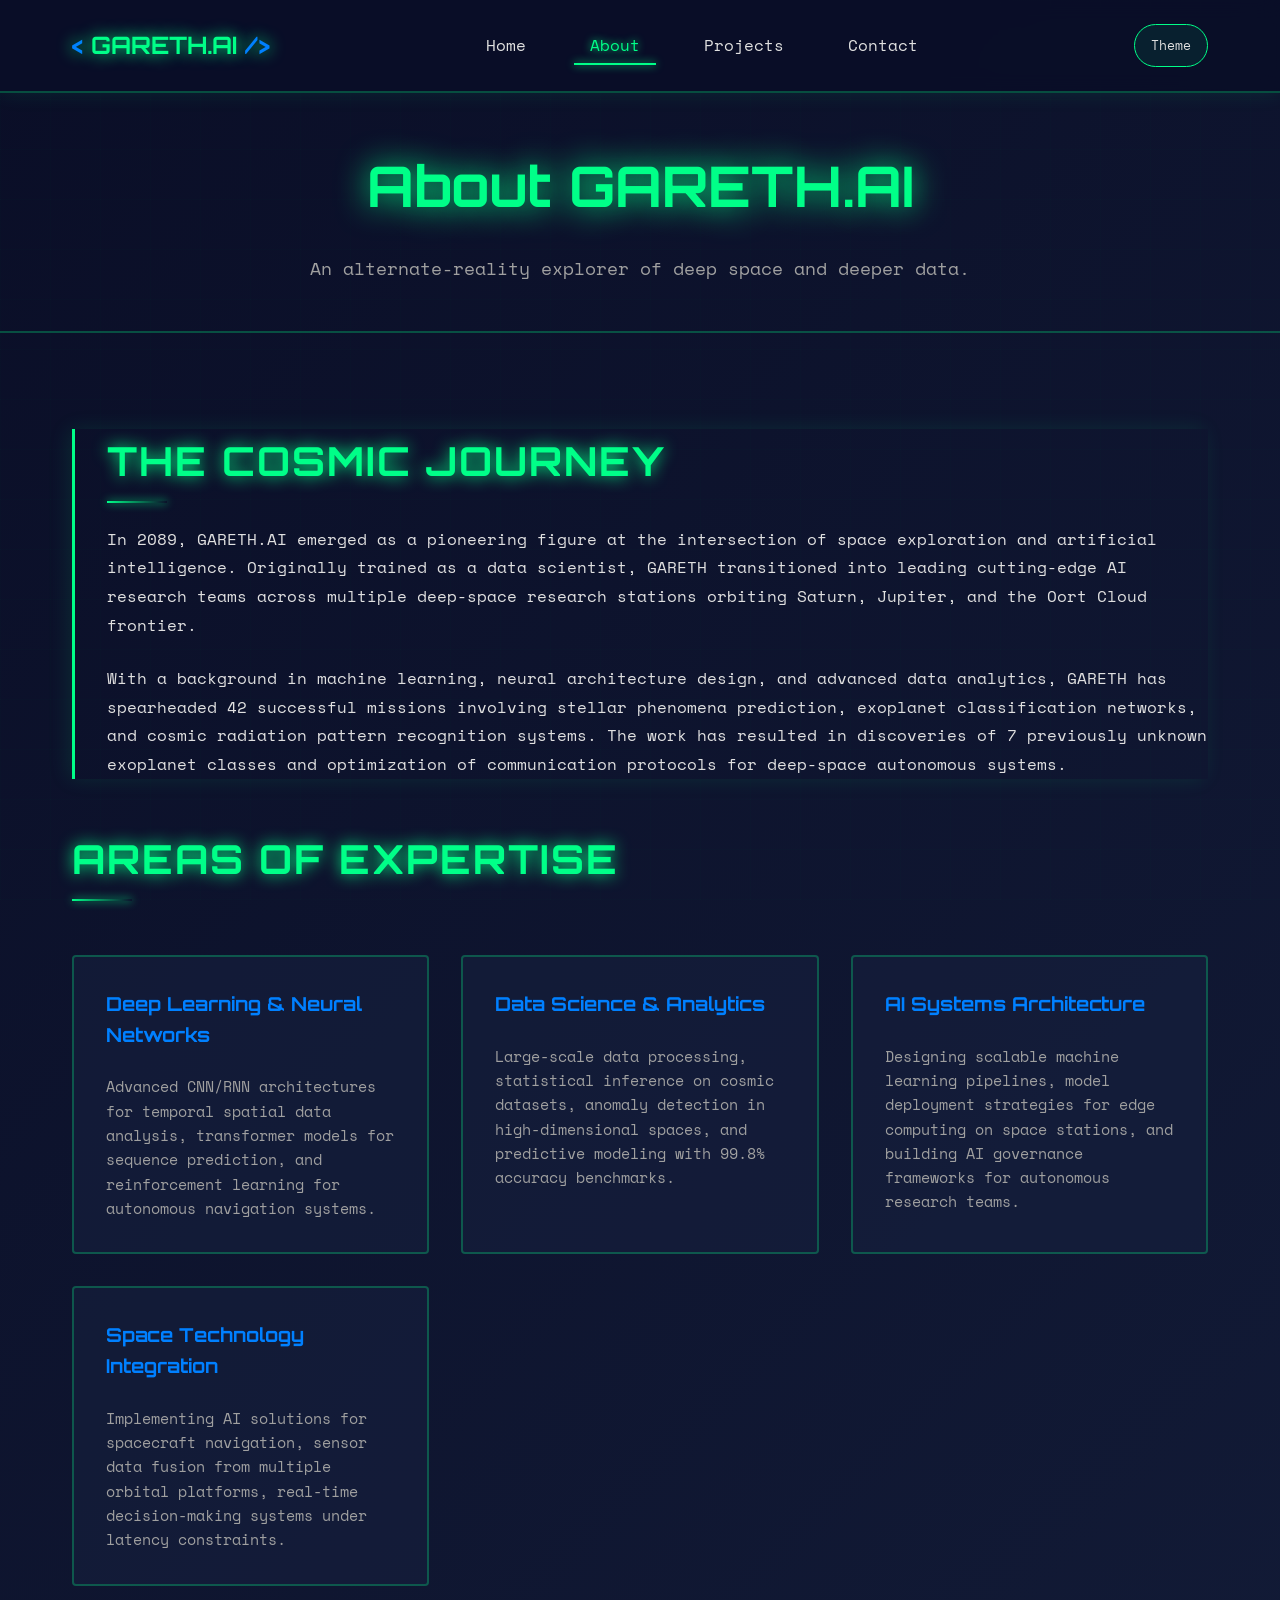
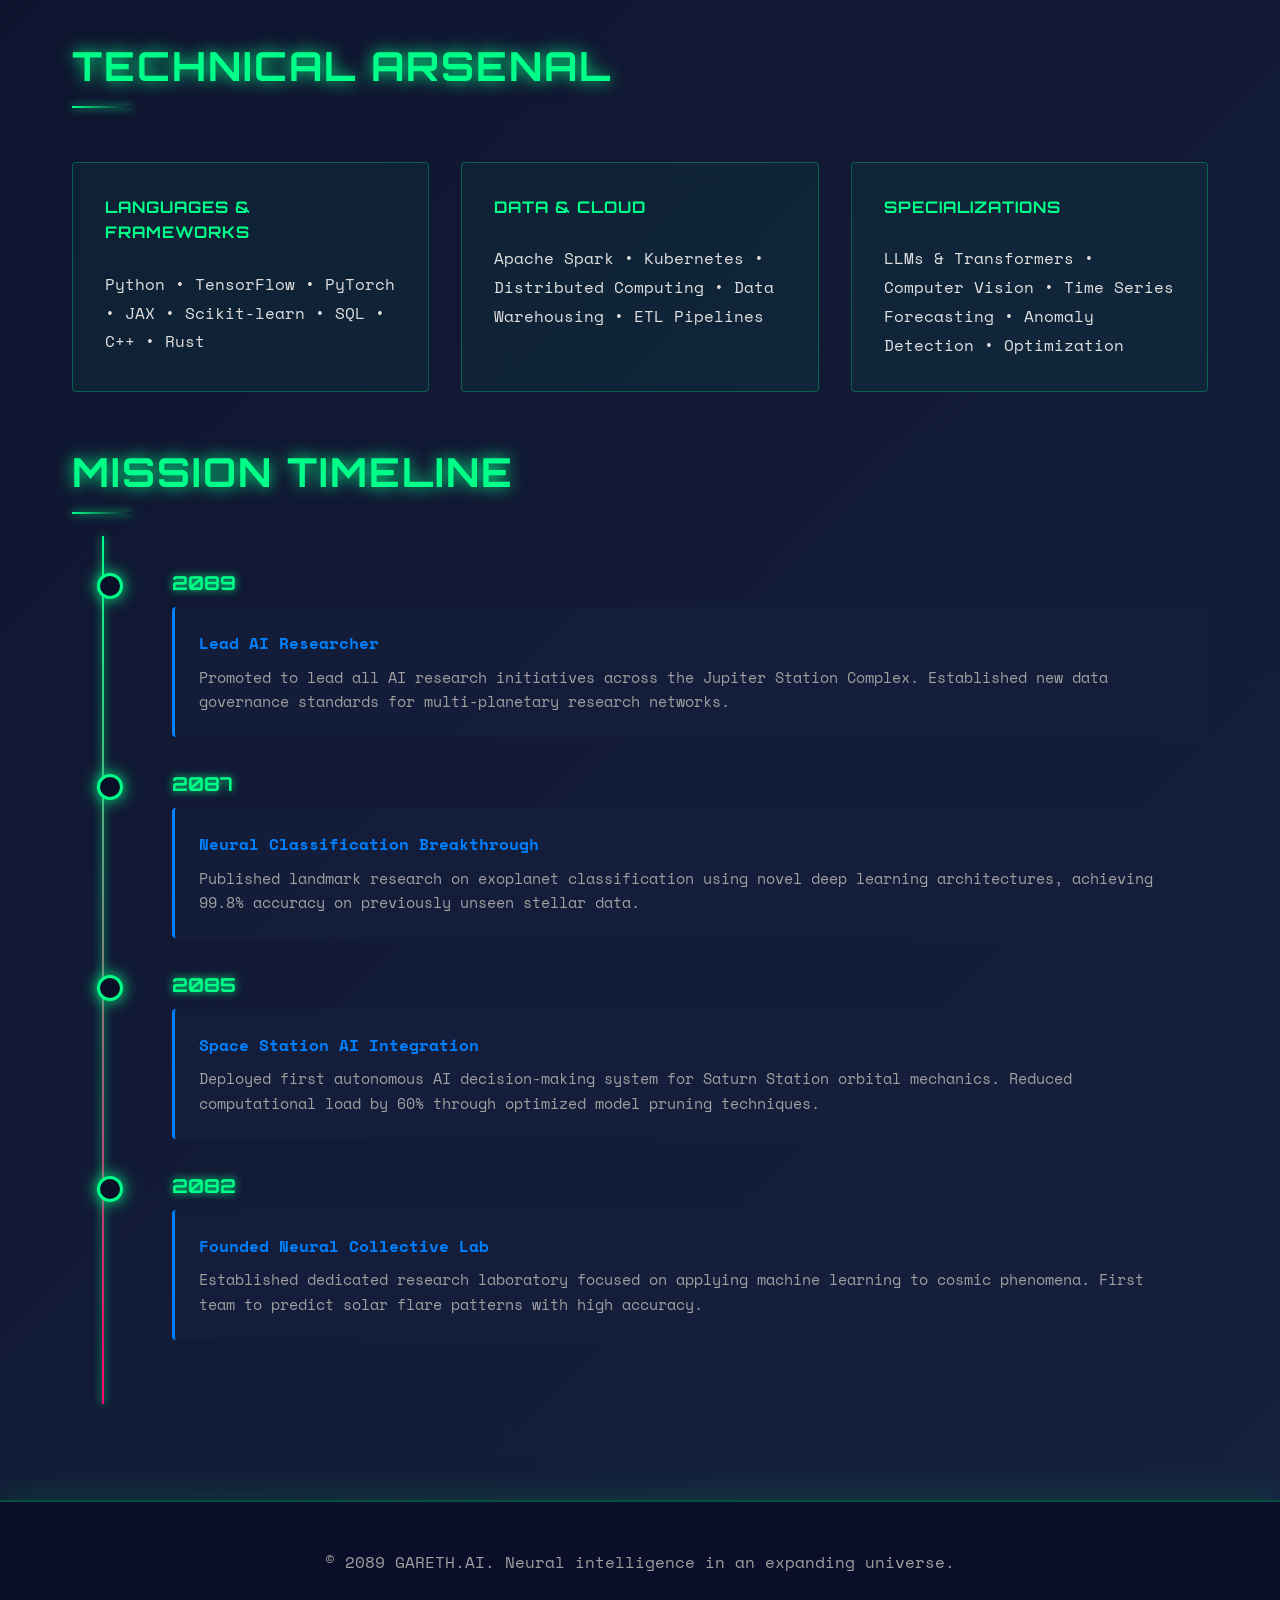
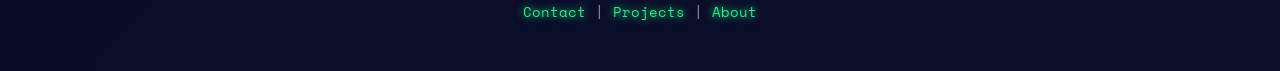
==== commit 724c519e: "feat theme changes Co-authored-by: Copilot <copilot@github.com>" ====
--- a/about.html
+++ b/about.html
@@ -26,7 +26,7 @@
                 <li class="nav-item"><a href="projects.html" class="nav-link">Projects</a></li>
                 <li class="nav-item"><a href="contact.html" class="nav-link">Contact</a></li>
             </ul>
-            <button id="themeToggle" class="theme-toggle" aria-label="Toggle theme">Dark</button>
+            <button id="themeToggle" class="theme-toggle" aria-label="Theme switcher">Theme</button>
         </div>
     </nav>
 
--- a/styles/main.css
+++ b/styles/main.css
@@ -38,6 +38,17 @@
     --glow-intense: 0 0 48px var(--primary-color);
 }
 
+body.theme-dark {
+    --primary-color: #00ff88;
+    --secondary-color: #ff006e;
+    --accent-color: #0080ff;
+    --bg-primary: #0a0e27;
+    --bg-secondary: #16213e;
+    --text-primary: #e0e0e0;
+    --text-secondary: #a0a0a0;
+    --border-color: #00ff8844;
+}
+
 body.theme-light {
     --primary-color: #0f62fe;
     --secondary-color: #ff5c8a;
@@ -49,6 +60,28 @@
     --border-color: rgba(15, 98, 254, 0.2);
 }
 
+body.theme-cyberpunk {
+    --primary-color: #ff00ff;
+    --secondary-color: #00ffff;
+    --accent-color: #ffb300;
+    --bg-primary: #12001a;
+    --bg-secondary: #21002c;
+    --text-primary: #f8f8ff;
+    --text-secondary: #d3c3ff;
+    --border-color: rgba(255, 0, 255, 0.24);
+}
+
+body.theme-solar {
+    --primary-color: #ffba08;
+    --secondary-color: #fb5607;
+    --accent-color: #8338ec;
+    --bg-primary: #0d1b2a;
+    --bg-secondary: #1b263b;
+    --text-primary: #f8f1f1;
+    --text-secondary: #b0a8b9;
+    --border-color: rgba(255, 186, 8, 0.2);
+}
+
 /* ============================================
    GLOBAL STYLES
    ============================================ */
@@ -68,6 +101,7 @@
     font-family: var(--font-secondary);
     line-height: 1.6;
     overflow-x: hidden;
+    transition: background 0.4s ease, color 0.4s ease;
 }
 
 /* Grid Background Pattern */
@@ -799,14 +833,23 @@
     position: relative;
 }
 
-.project-image img.project-bg {
+.project-image img.project-cover {
     position: absolute;
     inset: 0;
     width: 100%;
     height: 100%;
     object-fit: cover;
-    opacity: 0.25;
+    object-position: center;
     z-index: 0;
+}
+
+.project-card {
+    cursor: pointer;
+}
+
+.project-card.selected {
+    border-color: var(--accent-color);
+    box-shadow: 0 0 30px rgba(0, 255, 136, 0.15);
 }
 
 .project-image .project-svg {
@@ -950,6 +993,23 @@
     padding: var(--spacing-lg);
 }
 
+.featured-preview {
+    width: 320px;
+    min-width: 260px;
+    height: 220px;
+    border-radius: 12px;
+    overflow: hidden;
+    border: 1px solid var(--border-color);
+    background: rgba(10, 14, 39, 0.9);
+    flex-shrink: 0;
+}
+
+.featured-preview img {
+    width: 100%;
+    height: 100%;
+    object-fit: cover;
+}
+
 .featured-summary {
     flex: 1;
 }
@@ -1008,7 +1068,7 @@
 
 .project-filter-bar {
     display: grid;
-    grid-template-columns: 1fr auto auto;
+    grid-template-columns: 1fr auto auto auto;
     align-items: end;
     gap: var(--spacing-lg);
     margin-bottom: var(--spacing-lg);
@@ -1016,6 +1076,17 @@
     border: 1px solid rgba(0, 255, 136, 0.1);
     border-radius: 8px;
     background: rgba(10, 14, 39, 0.85);
+}
+
+.filter-actions {
+    display: flex;
+    flex-wrap: wrap;
+    gap: 0.75rem;
+    justify-content: flex-end;
+}
+
+.filter-actions button {
+    min-width: 140px;
 }
 
 .filter-group {
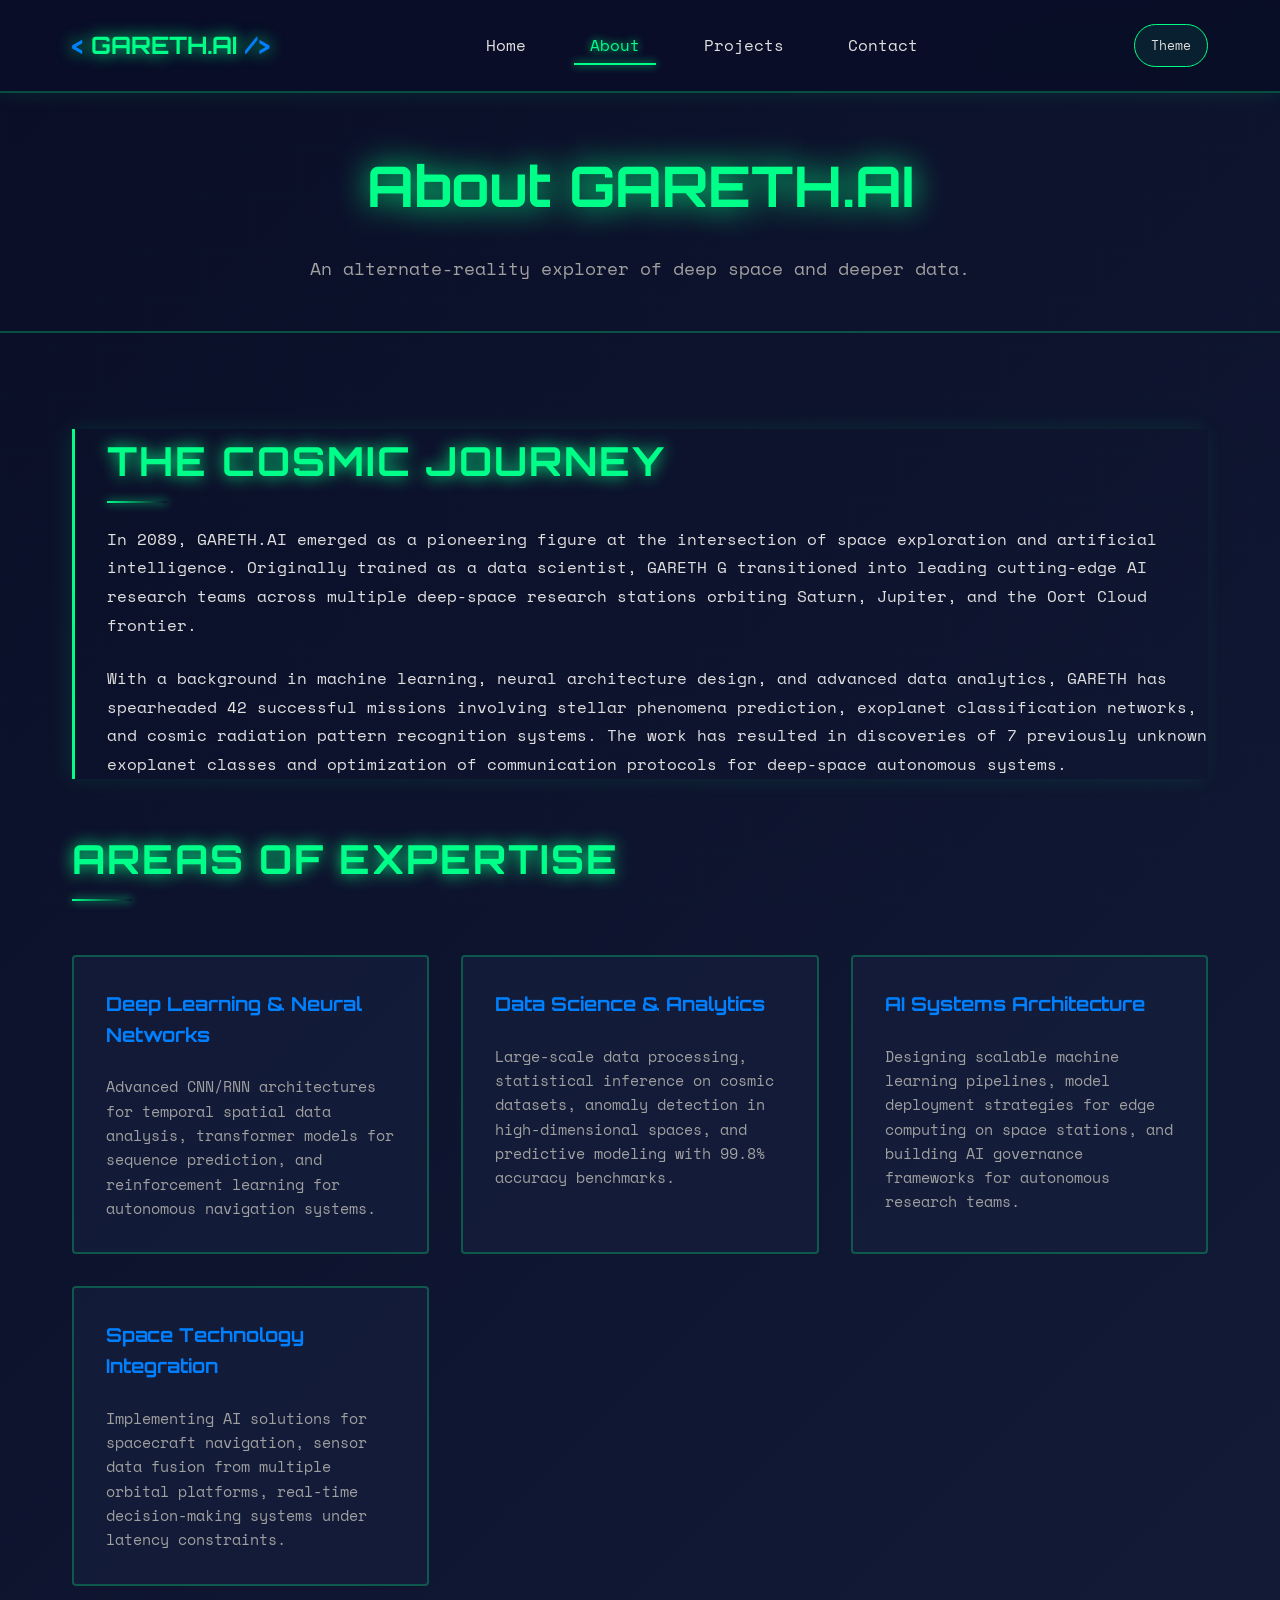
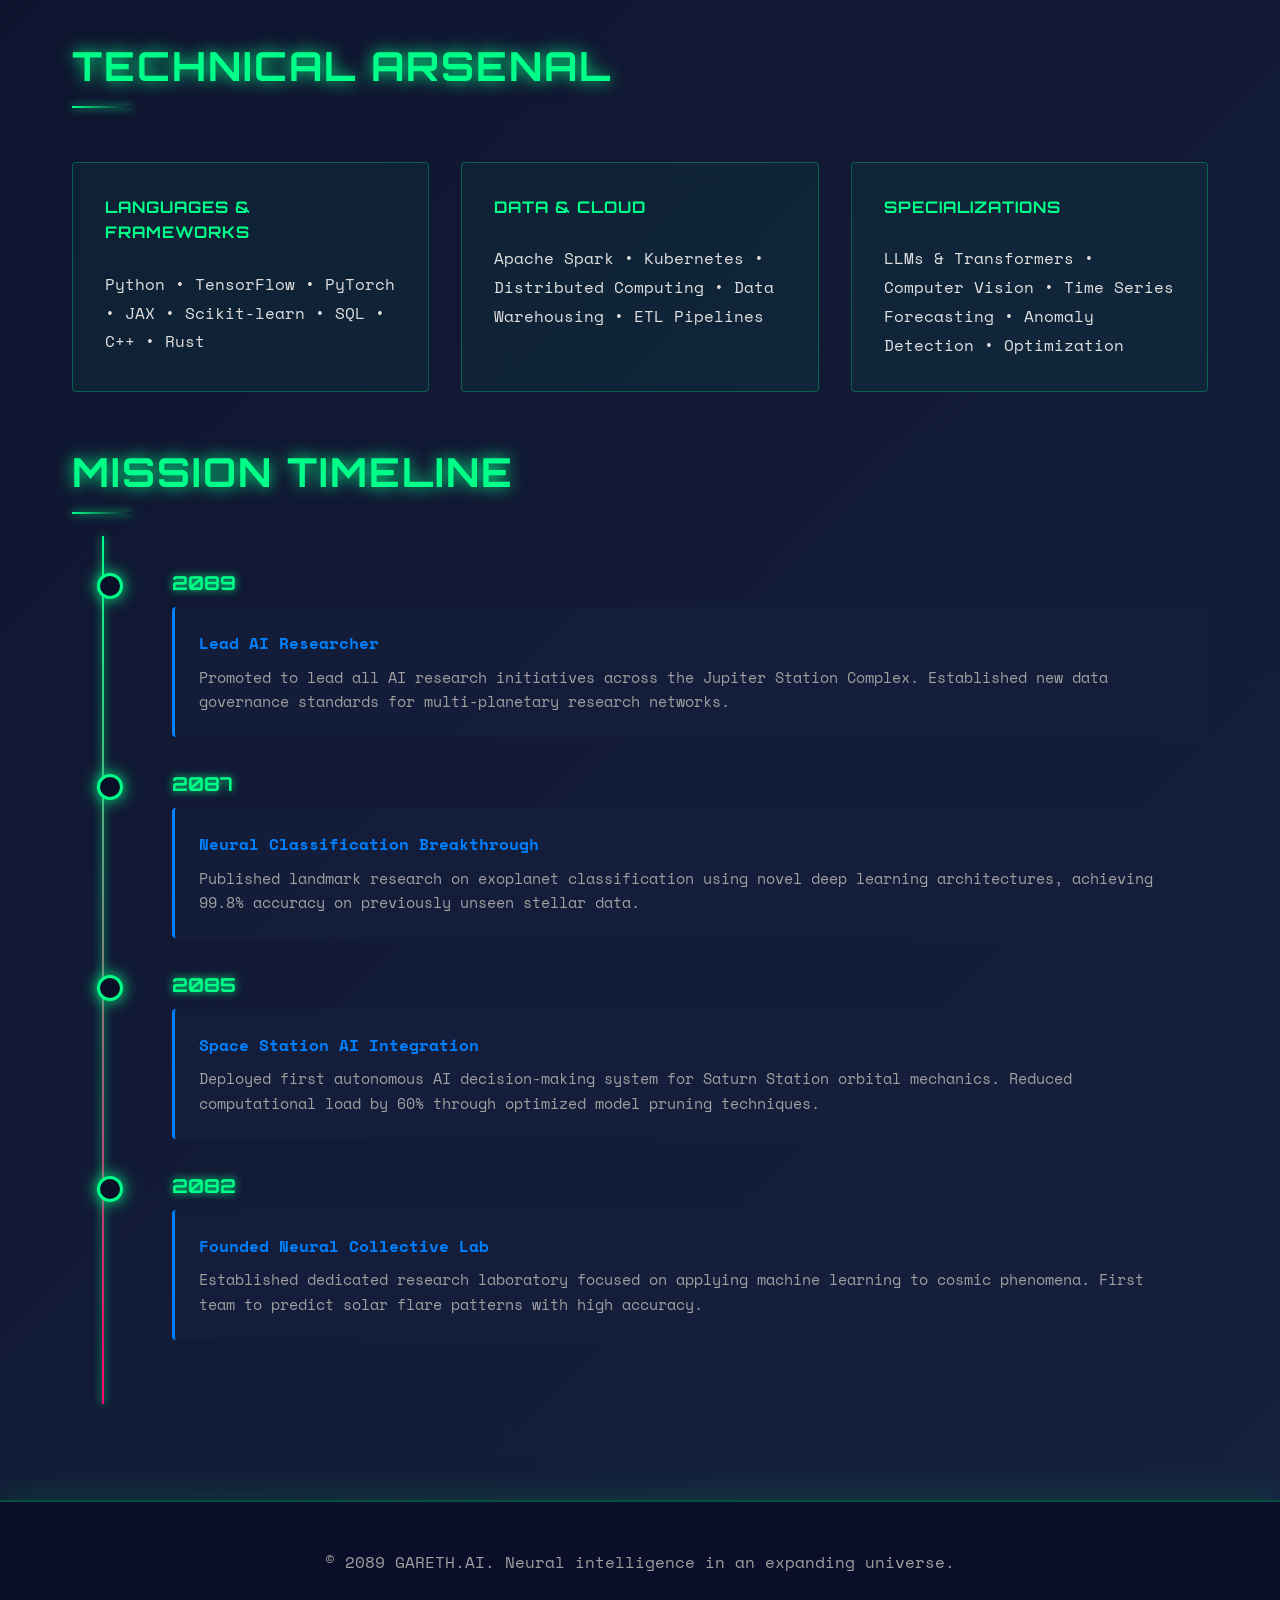
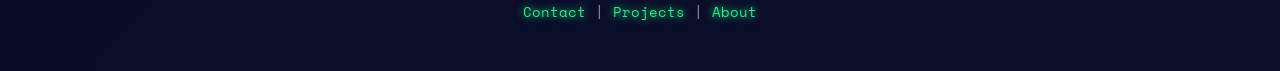
==== commit ae3d2f39: "fix typo in GARETH's biography section" ====
--- a/about.html
+++ b/about.html
@@ -45,7 +45,7 @@
                 <h2 class="section-title">The Cosmic Journey</h2>
                 <p>
                     In 2089, GARETH.AI emerged as a pioneering figure at the intersection of space exploration 
-                    and artificial intelligence. Originally trained as a data scientist, GARETH transitioned into 
+                    and artificial intelligence. Originally trained as a data scientist, GARETH G transitioned into 
                     leading cutting-edge AI research teams across multiple deep-space research stations orbiting 
                     Saturn, Jupiter, and the Oort Cloud frontier.
                 </p>
